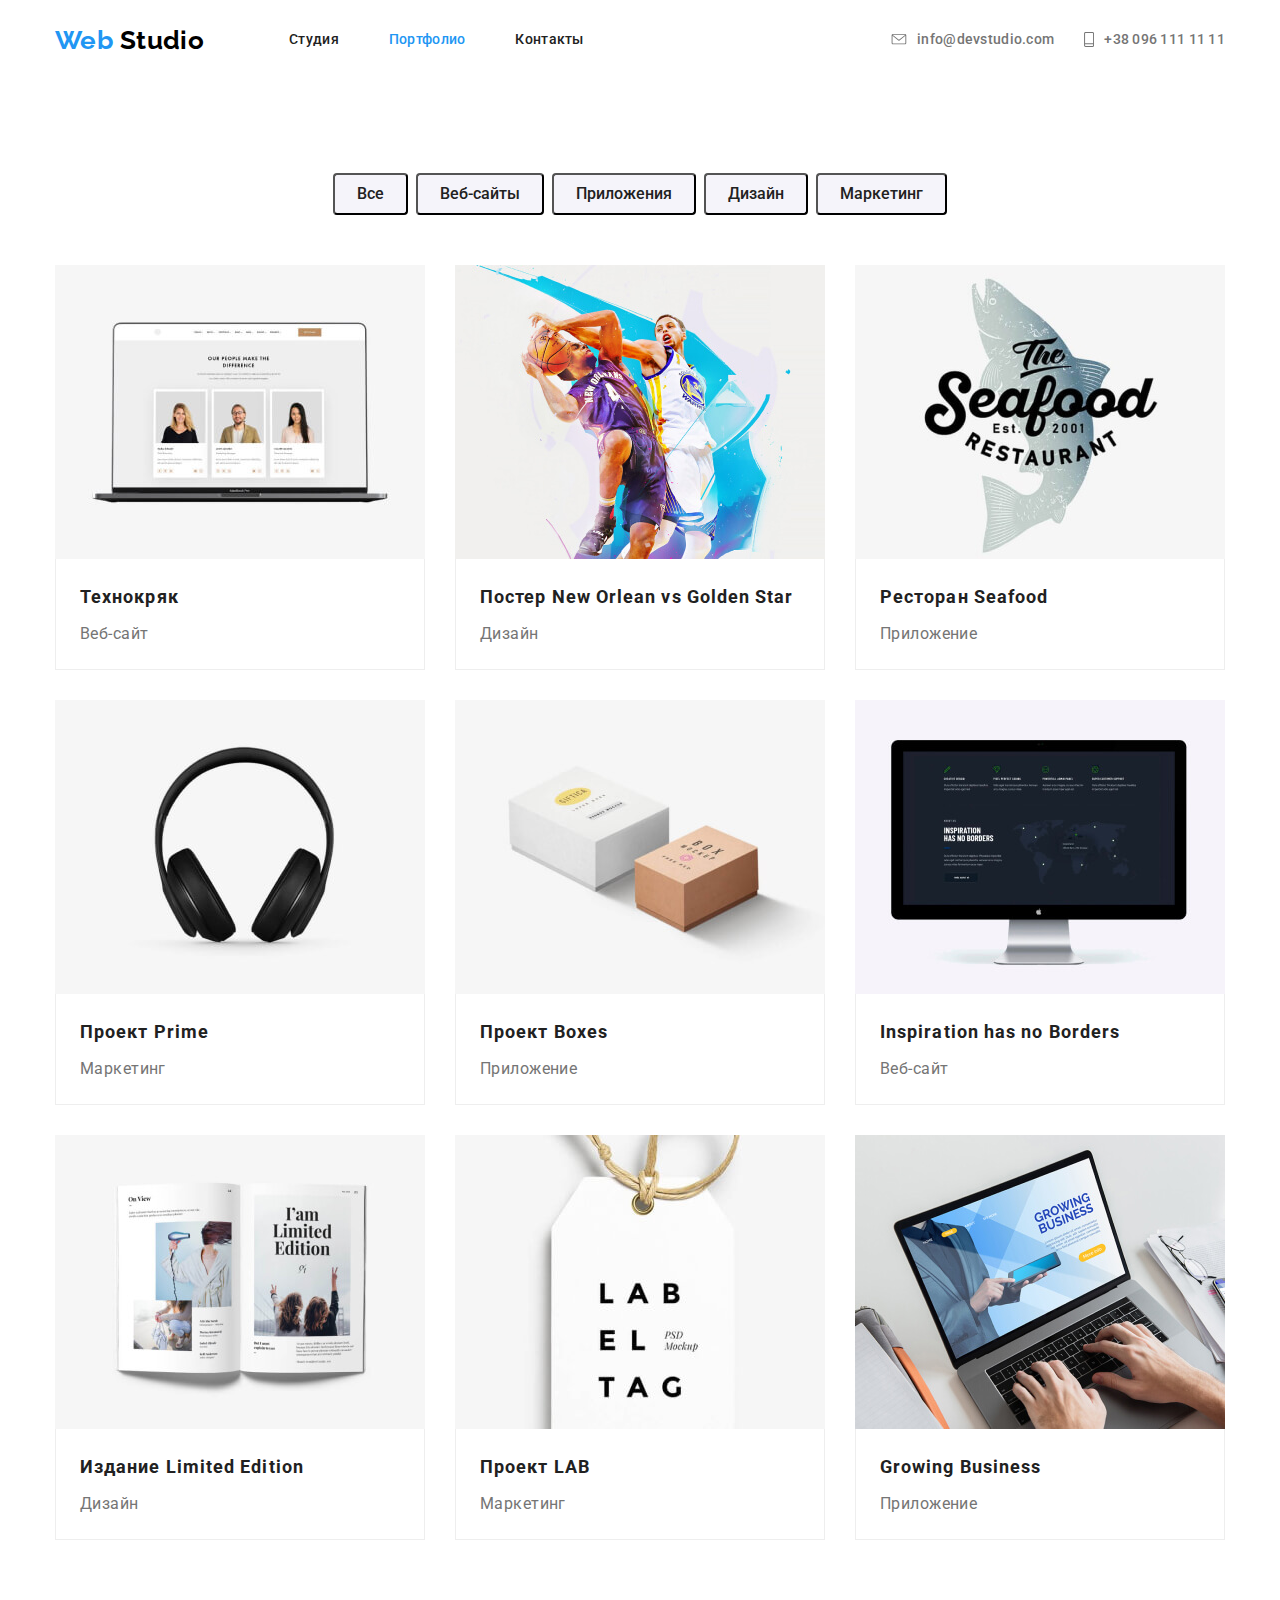
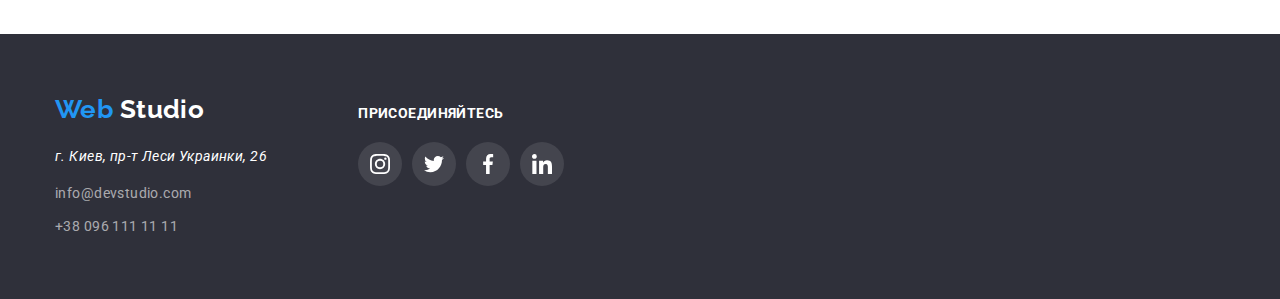
==== portfolio.html @ a38b72da "clone" ====
<!DOCTYPE html>
<html lang="ru">
  <head>
    <meta charset="UTF-8" />
    <meta name="viewport" content="width=device-width, initial-scale=1.0" />
    <title>Document</title>
    <link
      href="https://fonts.googleapis.com/css2?family=Raleway:wght@700&family=Roboto:wght@400;500;700;900&display=swap"
      rel="stylesheet"
    />
    <link rel="stylesheet" href="./css/modern-normalise.css" />
    <link rel="stylesheet" href="./css/styles.css" />
  </head>

  <body>
    <header class="header">
      <div class="container">
        <nav class="nav">
          <a class="logo link" href="./index.html"
            ><span class="logo-blue">Web</span> Studio</a
          >
          <ul class="nav-list list">
            <li class="nav-list-item">
              <a class="nav-link link" href="./index.html">Студия</a>
            </li>
            <li class="nav-list-item">
              <a class="nav-link link nav-current-link" href="">Портфолио</a>
            </li>

            <li class="nav-list-item">
              <a class="nav-link link" href="">Контакты</a>
            </li>
          </ul>
        </nav>
        <address class="adress">
          <a class="adress-link-header link" href="mailto:info@devstudio.com">
            <svg class="icon-nav" width="16" height="11">
              <use href="./images/sprite.svg#icon-letter"></use>
            </svg>
            info@devstudio.com</a
          >

          <a class="adress-link-header link" href="tel:+380961111111">
            <svg class="icon-nav" width="10" height="15">
              <use href="./images/sprite.svg#icon-cell-phone"></use>
            </svg>
            +38 096 111 11 11</a
          >
        </address>
      </div>
    </header>
    <main>
      <section class="gallery">
        <div class="container">
          <h2 hidden>Наши проэкты</h2>
          <ul class="filter-list list">
            <li class="filter-list-item">
              <button class="filter-button" type="button">Все</button>
            </li>
            <li class="filter-list-item">
              <button class="filter-button" type="button">Веб-сайты</button>
            </li>
            <li class="filter-list-item">
              <button class="filter-button" type="button">Приложения</button>
            </li>
            <li class="filter-list-item">
              <button class="filter-button" type="button">Дизайн</button>
            </li>
            <li class="filter-list-item">
              <button class="filter-button" type="button">Маркетинг</button>
            </li>
          </ul>

          <ul class="projects-list list">
            <li class="projects-list-item">
              <a class="projects-list-link link" href="">
                <img
                  class="projects-list-img"
                  src="./images/portfolio/techno.jpg"
                  alt="изображение на экране ноутбука"
                  width="370"
                  height="294"
                />
                <div class="projects-list-card">
                  <h3 class="projects-list-title">Технокряк</h3>
                  <p class="filter-list-descr">Веб-сайт</p>
                  <p class="projects-list-descr">
                    Технокряк это современная площадка распространения
                    коронавируса. Компании используют эту платформу для
                    цифрового шпионажа и атак на защищённые сервера конкурентов.
                  </p>
                </div>
              </a>
            </li>

            <li class="projects-list-item">
              <a class="projects-list-link link" href="">
                <img
                  class="projects-list-img"
                  src="./images/portfolio/new-orl-vs-gs.jpg"
                  alt="борьба за мяч между двумя баскетболистами"
                  width="370"
                  height="294"
                />
                <div class="projects-list-card">
                  <h3 class="projects-list-title">
                    Постер New Orlean vs Golden Star
                  </h3>
                  <p class="filter-list-descr">Дизайн</p>
                  <p class="projects-list-descr">
                    Технокряк это современная площадка распространения
                    коронавируса. Компании использ уют эту платформу для
                    цифрового шпионажа и атак на защищённые сервера конкурентов.
                  </p>
                </div>
              </a>
            </li>

            <li class="projects-list-item">
              <a class="projects-list-link link" href="">
                <img
                  class="projects-list-img"
                  src="./images/portfolio/seafood.jpg"
                  alt="эмблема ресторана морской еды"
                  width="370"
                  height="294"
                />
                <div class="projects-list-card">
                  <h3 class="projects-list-title">Ресторан Seafood</h3>
                  <p class="filter-list-descr">Приложение</p>
                  <p class="projects-list-descr">
                    Технокряк это современная площадка распространения
                    коронавируса. Компании используют эту платформу для
                    цифрового шпионажа и атак на защищённые сервера конкурентов.
                  </p>
                </div>
              </a>
            </li>
            <li class="projects-list-item">
              <a class="projects-list-link link" href="">
                <img
                  class="projects-list-img"
                  src="./images/portfolio/prime.jpg"
                  alt="наушники"
                  width="370"
                  height="294"
                />
                <div class="projects-list-card">
                  <h3 class="projects-list-title">Проект Prime</h3>
                  <p class="filter-list-descr">Маркетинг</p>
                  <p class="projects-list-descr">
                    Технокряк это современная площадка распространения
                    коронавируса. Компании используют эту платформу для
                    цифрового шпионажа и атак на защищённые сервера конкурентов.
                  </p>
                </div>
              </a>
            </li>
            <li class="projects-list-item">
              <a class="projects-list-link link" href="">
                <img
                  class="projects-list-img"
                  src="./images/portfolio/boxes.jpg"
                  alt="две коробки"
                  width="370"
                  height="294"
                />
                <div class="projects-list-card">
                  <h3 class="projects-list-title">Проект Boxes</h3>
                  <p class="filter-list-descr">Приложение</p>
                  <p class="projects-list-descr">
                    Технокряк это современная площадка распространения
                    коронавируса. Компании используют эту платформу для
                    цифрового шпионажа и атак на защищённые сервера конкурентов.
                  </p>
                </div>
              </a>
            </li>
            <li class="projects-list-item">
              <a class="projects-list-link link" href="">
                <img
                  class="projects-list-img"
                  src="./images/portfolio/inspiration.jpg"
                  alt="включенный монитор компании епл"
                  width="370"
                  height="294"
                />
                <div class="projects-list-card">
                  <h3 class="projects-list-title">
                    Inspiration has no Borders
                  </h3>
                  <p class="filter-list-descr">Веб-сайт</p>
                  <p class="projects-list-descr">
                    Технокряк это современная площадка распространения
                    коронавируса. Компании используют эту платформу для
                    цифрового шпионажа и атак на защищённые сервера конкурентов.
                  </p>
                </div>
              </a>
            </li>
            <li class="projects-list-item">
              <a class="projects-list-link link" href="">
                <img
                  class="projects-list-img"
                  src="./images/portfolio/lim-edition.jpg"
                  alt="открытый журнал"
                  width="370"
                  height="294"
                />
                <div class="projects-list-card">
                  <h3 class="projects-list-title">Издание Limited Edition</h3>
                  <p class="filter-list-descr">Дизайн</p>
                  <p class="projects-list-descr">
                    Технокряк это современная площадка распространения
                    коронавируса. Компании используют эту платформу для
                    цифрового шпионажа и атак на защищённые сервера конкурентов.
                  </p>
                </div>
              </a>
            </li>
            <li class="projects-list-item">
              <a class="projects-list-link link" href="">
                <img
                  class="projects-list-img"
                  src="./images/portfolio/lab.jpg"
                  alt="бирка"
                  width="370"
                  height="294"
                />
                <div class="projects-list-card">
                  <h3 class="projects-list-title">Проект LAB</h3>
                  <p class="filter-list-descr">Маркетинг</p>
                  <p class="projects-list-descr">
                    Технокряк это современная площадка распространения
                    коронавируса. Компании используют эту платформу для
                    цифрового шпионажа и атак на защищённые сервера конкурентов.
                  </p>
                </div>
              </a>
            </li>
            <li class="projects-list-item">
              <a class="projects-list-link link" href="">
                <img
                  class="projects-list-img"
                  src="./images/portfolio/grow-business.jpg"
                  alt="человек работает за ноутбуком"
                  width="370"
                  height="294"
                />
                <div class="projects-list-card">
                  <h3 class="projects-list-title">Growing Business</h3>
                  <p class="filter-list-descr">Приложение</p>
                  <p class="projects-list-descr">
                    Технокряк это современная площадка распространения
                    коронавируса. Компании используют эту платформу для
                    цифрового шпионажа и атак на защищённые сервера конкурентов.
                  </p>
                </div>
              </a>
            </li>
          </ul>
        </div>
      </section>
    </main>
    <footer class="footer">
      <div class="container">
        <div class="footer-link-list">
          <a class="logo white link" href="./index.html"
            ><span class="logo-blue">Web</span> Studio</a
          >
          <address class="footer-adress">
            <p class="adress-descr">г. Киев, пр-т Леси Украинки, 26</p>
            <a class="adress-link-footer link" href="mailto:info@devstudio.com"
              >info@devstudio.com</a
            >
            <a class="adress-link-footer link" href="tel:+380961111111"
              >+38 096 111 11 11</a
            >
          </address>
        </div>
        <div class="footer-social">
          <b class="join">присоединяйтесь</b>
          <ul class="footer-social-list list">
            <li class="social-list-item">
              <a
                class="social-list-link footer-social-link"
                href=""
                aria-label="инстаграм"
              >
                <svg
                  class="social-list-icon footer-social-icon"
                  width="20"
                  height="20"
                >
                  <use href="./images/sprite.svg#icon-instagram"></use>
                </svg>
                <!-- <img src="./images/instagram.svg" alt="инстаграм"
                                                /> -->
              </a>
            </li>
            <li class="social-list-item">
              <a
                class="social-list-link footer-social-link"
                href=""
                aria-label="твиттер"
              >
                <svg
                  class="social-list-icon footer-social-icon"
                  width="20"
                  height="20"
                >
                  <use href="./images/sprite.svg#icon-twitter"></use>
                </svg>
                <!-- <img src="./images/twitter.svg" alt="твиттер"
                                                /> -->
              </a>
            </li>
            <li class="social-list-item">
              <a
                class="social-list-link footer-social-link"
                href=""
                aria-label="фейсбук"
              >
                <svg
                  class="social-list-icon footer-social-icon"
                  width="20"
                  height="20"
                >
                  <use href="./images/sprite.svg#icon-facebook"></use>
                </svg>
                <!-- <img src="./images/facebook.svg" alt="фейсбук"
                                                /> -->
              </a>
            </li>
            <li class="social-list-item">
              <a
                class="social-list-link footer-social-link"
                href=""
                aria-label="линкедин"
              >
                <svg
                  class="social-list-icon footer-social-icon"
                  width="20"
                  height="20"
                >
                  <use href="./images/sprite.svg#icon-linkedin"></use>
                </svg>
                <!-- <img src="./images/linkedin.svg" alt="линкедин"
                                                /> -->
              </a>
            </li>
          </ul>
        </div>
      </div>
    </footer>
  </body>
</html>
---- css/modern-normalise.css ----
/**
 * Minified by jsDelivr using clean-css v4.2.1.
 * Original file: /npm/modern-normalize@0.7.0/modern-normalize.css
 *
 * Do NOT use SRI with dynamically generated files! More information: https://www.jsdelivr.com/using-sri-with-dynamic-files
 */
/*! modern-normalize v0.7.0 | MIT License | https://github.com/sindresorhus/modern-normalize */
*,
::after,
::before {
  box-sizing: border-box;
}
:root {
  -moz-tab-size: 4;
  tab-size: 4;
}
html {
  line-height: 1.15;
  -webkit-text-size-adjust: 100%;
}
body {
  margin: 0;
}
body {
  font-family: system-ui, -apple-system, 'Segoe UI', Roboto, Helvetica, Arial,
    sans-serif, 'Apple Color Emoji', 'Segoe UI Emoji';
}
hr {
  height: 0;
}
abbr[title] {
  text-decoration: underline dotted;
}
b,
strong {
  font-weight: bolder;
}
code,
kbd,
pre,
samp {
  font-family: ui-monospace, SFMono-Regular, Consolas, 'Liberation Mono', Menlo,
    monospace;
  font-size: 1em;
}
small {
  font-size: 80%;
}
sub,
sup {
  font-size: 75%;
  line-height: 0;
  position: relative;
  vertical-align: baseline;
}
sub {
  bottom: -0.25em;
}
sup {
  top: -0.5em;
}
button,
input,
optgroup,
select,
textarea {
  font-family: inherit;
  font-size: 100%;
  line-height: 1.15;
  margin: 0;
}
button,
select {
  text-transform: none;
}
[type='button'],
[type='reset'],
[type='submit'],
button {
  -webkit-appearance: button;
}
[type='button']::-moz-focus-inner,
[type='reset']::-moz-focus-inner,
[type='submit']::-moz-focus-inner,
button::-moz-focus-inner {
  border-style: none;
  padding: 0;
}
[type='button']:-moz-focusring,
[type='reset']:-moz-focusring,
[type='submit']:-moz-focusring,
button:-moz-focusring {
  outline: 1px dotted ButtonText;
}
legend {
  padding: 0;
}
progress {
  vertical-align: baseline;
}
[type='number']::-webkit-inner-spin-button,
[type='number']::-webkit-outer-spin-button {
  height: auto;
}
[type='search'] {
  -webkit-appearance: textfield;
  outline-offset: -2px;
}
[type='search']::-webkit-search-decoration {
  -webkit-appearance: none;
}
::-webkit-file-upload-button {
  -webkit-appearance: button;
  font: inherit;
}
summary {
  display: list-item;
}
/*# sourceMappingURL=/sm/0a4e15eb000f0e32ddfb11bba42f66d9fb4e63e8215c5affb010efa83866acc7.map */
---- css/styles.css ----
/* #212121 text  h + nav
#000000 text logo
#2196F3 accent 
#757575 tel p main
#FFFFFF background
rgba(255, 255, 255, 0.6); adress bottom


Raleway 700 font logo
Roboto 400,500,700,900 font main

font-family: 'Raleway', sans-serif; Logo
font-family: 'Roboto', sans-serif;
 */

:root {
  --main-text-color: #757575;
  --accent-color: #2196f3;
  --title-color: #212121;
  --dark-theme-text-color: #ffffff;
  --secondary-bg-color: #f5f4fa;

  --main-font: 'Roboto', sans-serif;
}
html {
  box-sizing: border-box;
}
*,
*::before,
*::after {
  box-sizing: inherit;
}

body {
  background-color: #ffffff;
  color: var(--main-text-color);
  font-family: var(--main-font);
  font-size: 14px;
  letter-spacing: 0.03em;
}

.link {
  text-decoration: none;
  font-style: normal;
}

.list {
  list-style: none;
  padding: 0px;
  margin: 0px;
}

img {
  display: block;
}
/*header, 
.hero,
.advantages,
.activities,
.team,
.clients,
.footer,
.gallery {
  background-color: tomato;
} */

/* .header {
  height: 80px;
} */

.container {
  width: 1200px;
  padding-left: 15px;
  padding-right: 15px;
  margin-left: auto;
  margin-right: auto;
}

.header > .container {
  display: flex;
  align-items: center;
}

.logo {
  display: block;
  font-family: 'Raleway', sans-serif;
  font-weight: 700;
  font-size: 26px;
  line-height: 1.19;
  /* identical to box height */
  color: #000000;

  margin-right: 85px;
}

.logo.white {
  /* identical to box height */
  color: #ffffff;

  margin-bottom: 20px;
}

.logo-blue {
  color: var(--accent-color);
}

.nav {
  display: flex;
  align-items: center;
}

.nav-list {
  display: flex;
  margin-top: 0px;
  margin-bottom: 0px;
}

.nav-list-item:not(:last-child) {
  margin-right: 50px;
}

.nav .nav-link {
  display: block;
  font-family: var(--main-font);
  font-weight: 500;
  line-height: 1.14;
  letter-spacing: 0.02em;
  color: var(--title-color);

  padding-bottom: 32px;
  padding-top: 32px;
}

.nav .nav-link:hover,
.nav .nav-link:focus {
  color: var(--accent-color);
}

.nav .nav-current-link {
  color: var(--accent-color);
}

.adress {
  display: flex;
  margin-left: auto;
}

.adress-link-header {
  /* display: block; */
  display: flex;
  align-items: center;

  font-weight: 500;
  line-height: 1.14;
  letter-spacing: 0.02em;
  color: var(--main-text-color);

  padding-top: 32px;
  padding-bottom: 32px;
}

.icon-nav {
  fill: #757575;
  margin-right: 10px;
}

.adress-link-header:not(:last-child) {
  margin-right: 30px;
}

.adress-link-header:hover,
.adress-link-header:focus {
  color: var(--accent-color);
}

.adress-link-header:hover > .icon-nav,
.adress-link-header:focus > .icon-nav {
  stroke: var(--accent-color);
  fill: var(--accent-color);
}

.adress-link-footer {
  display: block;
  line-height: 1.71;
  color: rgba(255, 255, 255, 0.6);
}
.adress-link-footer:hover,
.adress-link-footer:focus {
  color: var(--accent-color);
}

.hero {
  max-width: 1600px;

  background-color: #000f;
  background-image: linear-gradient(
      rgba(47, 48, 58, 0.8),
      rgba(47, 48, 58, 0.8)
    ),
    url(../images/header-img.jpg);
  background-repeat: no-repeat;
  background-position: center;
  background-size: cover;

  margin-left: auto;
  margin-right: auto;
}

.hero > .container {
  text-align: center;
  /* flex-wrap: wrap;
  justify-content: center; */
  padding-top: 200px;
  padding-bottom: 200px;
}

.hero-title {
  font-family: var(--main-font);
  font-weight: 900;
  font-size: 44px;
  line-height: 1.36;
  /* or 136% */
  text-align: center;
  letter-spacing: 0.06em;
  text-transform: uppercase;

  color: var(--dark-theme-text-color);

  margin-top: 0px;
  margin-bottom: 30px;
}

.hero-button {
  font-weight: 700;
  font-size: 16px;
  line-height: 1.86;
  /* identical to box height, or 187% */
  text-align: center;
  letter-spacing: 0.06em;
  color: var(--dark-theme-text-color);
  background-color: var(--accent-color);

  min-width: 200px;
  box-shadow: 0px 4px 4px rgba(0, 0, 0, 0.15);
  border-radius: 4px;

  padding-top: 10px;
  padding-bottom: 10px;
}

.hero-button:hover,
.hero-button:focus {
  background-color: #188ce8;
}

.advantages > .container {
  padding-top: 94px;
  padding-bottom: 47px;
}

.advantages-title {
  font-weight: 700;
  line-height: 1.14;
  text-transform: uppercase;
  color: var(--title-color);

  margin-top: 0px;
  margin-bottom: 10px;
}

.advantages-list {
  display: flex;
}

.advantages-list-item {
  width: 270px;
}

.advantages-list-img {
  width: 270px;
  height: 120px;

  background-color: var(--secondary-bg-color);
  border-radius: 4px;

  padding: 25px 100px;
  margin-bottom: 30px;
}

.advantages-list-item:not(:last-child),
.team-list-item:not(:last-child),
.activities-list-item:not(:last-child) {
  margin-right: 30px;
}

.advantages-description {
  line-height: 1.71;

  margin-top: 0;
  margin-bottom: 0;
}

.section {
  padding-top: 94px;
  padding-bottom: 94px;
}

.advantages.section {
  padding-bottom: 47px;
}

.activities.section {
  padding-top: 47px;
}

.activities-list {
  display: flex;
}

.activities-title,
.team-title,
.clients-title {
  font-weight: 700;
  font-size: 36px;
  line-height: 1.17;
  text-align: center;
  color: var(--title-color);

  margin-top: 0px;
  margin-bottom: 50px;
}

.activities-descr {
  font-weight: 700;
  line-height: 16px;
  text-align: center;
  text-transform: uppercase;
  color: var(--dark-theme-text-color);
  background-color: aqua;
  margin: 0;
}

.team {
  background-color: var(--secondary-bg-color);
}

.team-list-item {
  width: 270px;
  box-shadow: 0px 2px 1px rgba(0, 0, 0, 0.2), 0px 1px 1px rgba(0, 0, 0, 0.14),
    0px 1px 3px rgba(0, 0, 0, 0.12);
  border-radius: 0px 0px 4px 4px;
  background-color: #fff;

  padding-bottom: 24px;
}

.team-list {
  display: flex;
}

.team-list-img {
  margin-bottom: 30px;
}

.team-list-name {
  font-weight: 500;
  font-size: 16px;
  line-height: 1.19;
  /* identical to box height */
  text-align: center;
  color: var(--title-color);

  margin-top: 0px;
  margin-bottom: 10px;
}

.team-list-item-descr {
  font-size: 16px;
  line-height: 19px;
  /* identical to box height */
  text-align: center;
  color: var(--main-text-color);

  margin-top: 0px;
  margin-bottom: 16px;
}

.social-list {
  display: flex;
  justify-content: space-evenly;
}

.social-list-link {
  display: flex;
  width: 44px;
  height: 44px;
  border-radius: 50%;

  justify-content: center;
  align-items: center;
}

.social-list-link:hover {
  background-color: var(--accent-color);
}

.social-list-icon {
  fill: #afb1b8;
}

.social-list-link:hover > .social-list-icon,
.social-list-link:focus > .social-list-icon {
  fill: #fff;
}

.clients-title {
  margin-bottom: 50px;
}

.clients-list {
  display: flex;
  justify-content: space-between;
}

.clients-list-link {
  display: flex;
  width: 170px;
  height: 90px;
  border: 1px solid #afb1b8;
  border-radius: 4px;

  justify-content: center;
  align-items: center;
}

.clients-list-icon {
  fill: #afb1b8;
}

.clients-list-link:hover {
  border-color: var(--accent-color);
}

.clients-list-link:hover > .clients-list-icon,
.clients-list-link:focus > .clients-list-icon {
  fill: var(--accent-color);
}

.footer > .container {
  display: flex;
  align-items: baseline;
}

.footer {
  background-color: #2f303a;

  padding-top: 60px;
  padding-bottom: 60px;
}

.footer-link-list {
  margin-right: 69px;
}

.adress-link-footer:not(:last-child) {
  margin-bottom: 9px;
}

/* .footer-social {
 
} */

.footer-social-list {
  display: flex;
  justify-content: space-between;
  margin-top: 20px;
}

.social-list-item:not(:last-child) {
  margin-right: 10px;
}

.footer-social-link {
  background: rgba(255, 255, 255, 0.1);
}

.footer-social-icon {
  fill: #fff;
}

.adress-descr {
  line-height: 1.71;
  /* or 171% */
  color: var(--dark-theme-text-color);

  margin-top: 0;
  margin-bottom: 9;
}

.join {
  font-weight: 700;
  line-height: 1.14;
  text-transform: uppercase;
  color: var(--dark-theme-text-color);
}

.gallery > .container {
  padding-top: 93px;
  padding-bottom: 94px;
}

.filter-list {
  display: flex;
  justify-content: center;
  margin-bottom: 50px;
}

.filter-list-item:not(:last-child) {
  margin-right: 8px;
}

.filter-button {
  font-weight: 500;
  font-size: 16px;
  line-height: 1.62;
  /* identical to box height, or 162% */
  text-align: center;
  color: var(--title-color);
  background: var(--secondary-bg-color);
  border-radius: 4px;

  padding: 6px 22px;
}

.filter-button:hover,
.filter-button:focus {
  color: var(--dark-theme-text-color);
  background-color: var(--accent-color);
  box-shadow: 0px 2px 2px rgba(0, 0, 0, 0.12), 0px 1px 2px rgba(0, 0, 0, 0.08),
    0px 3px 1px rgba(0, 0, 0, 0.1);
  border-radius: 4px;
}

.projects-list {
  display: flex;
  flex-wrap: wrap;
}

.projects-list-item {
  display: block;
  width: 370px;
  margin-right: 30px;
  margin-bottom: 30px;
}

.projects-list-card {
  border-left: 1px solid #eeeeee;
  border-right: 1px solid #eeeeee;
  border-bottom: 1px solid #eeeeee;
}

.projects-list-item:nth-child(3n) {
  margin-right: 0;
}

.projects-list-item:nth-last-child(-n + 3) {
  margin-bottom: 0;
}

.projects-list-item:hover,
.projects-list-item:focus {
  box-shadow: 1px 4px 6px rgba(0, 0, 0, 0.16), 0px 4px 4px rgba(0, 0, 0, 0.06),
    0px 1px 1px rgba(0, 0, 0, 0.12);
}

.projects-list-img {
  display: block;
}

.projects-list-card {
  width: 370px;
  border-right: 1px solid #eeeeee;
  border-bottom: 1px solid #eeeeee;
  border-left: 1px solid #eeeeee;

  padding: 20px 24px;
}

.projects-list-title {
  font-weight: 700;
  font-size: 18px;
  line-height: 2;
  letter-spacing: 0.06em;
  color: var(--title-color);
  margin-top: 0;
  margin-bottom: 4px;
}

.filter-list-descr {
  font-size: 16px;
  line-height: 1.87;
  color: var(--main-text-color);

  margin-top: 0;
  margin-bottom: 0;
}

.projects-list-descr {
  font-size: 18px;
  line-height: 1.56;
  /* or 156% */
  color: var(--main-text-color);

  display: none;
}
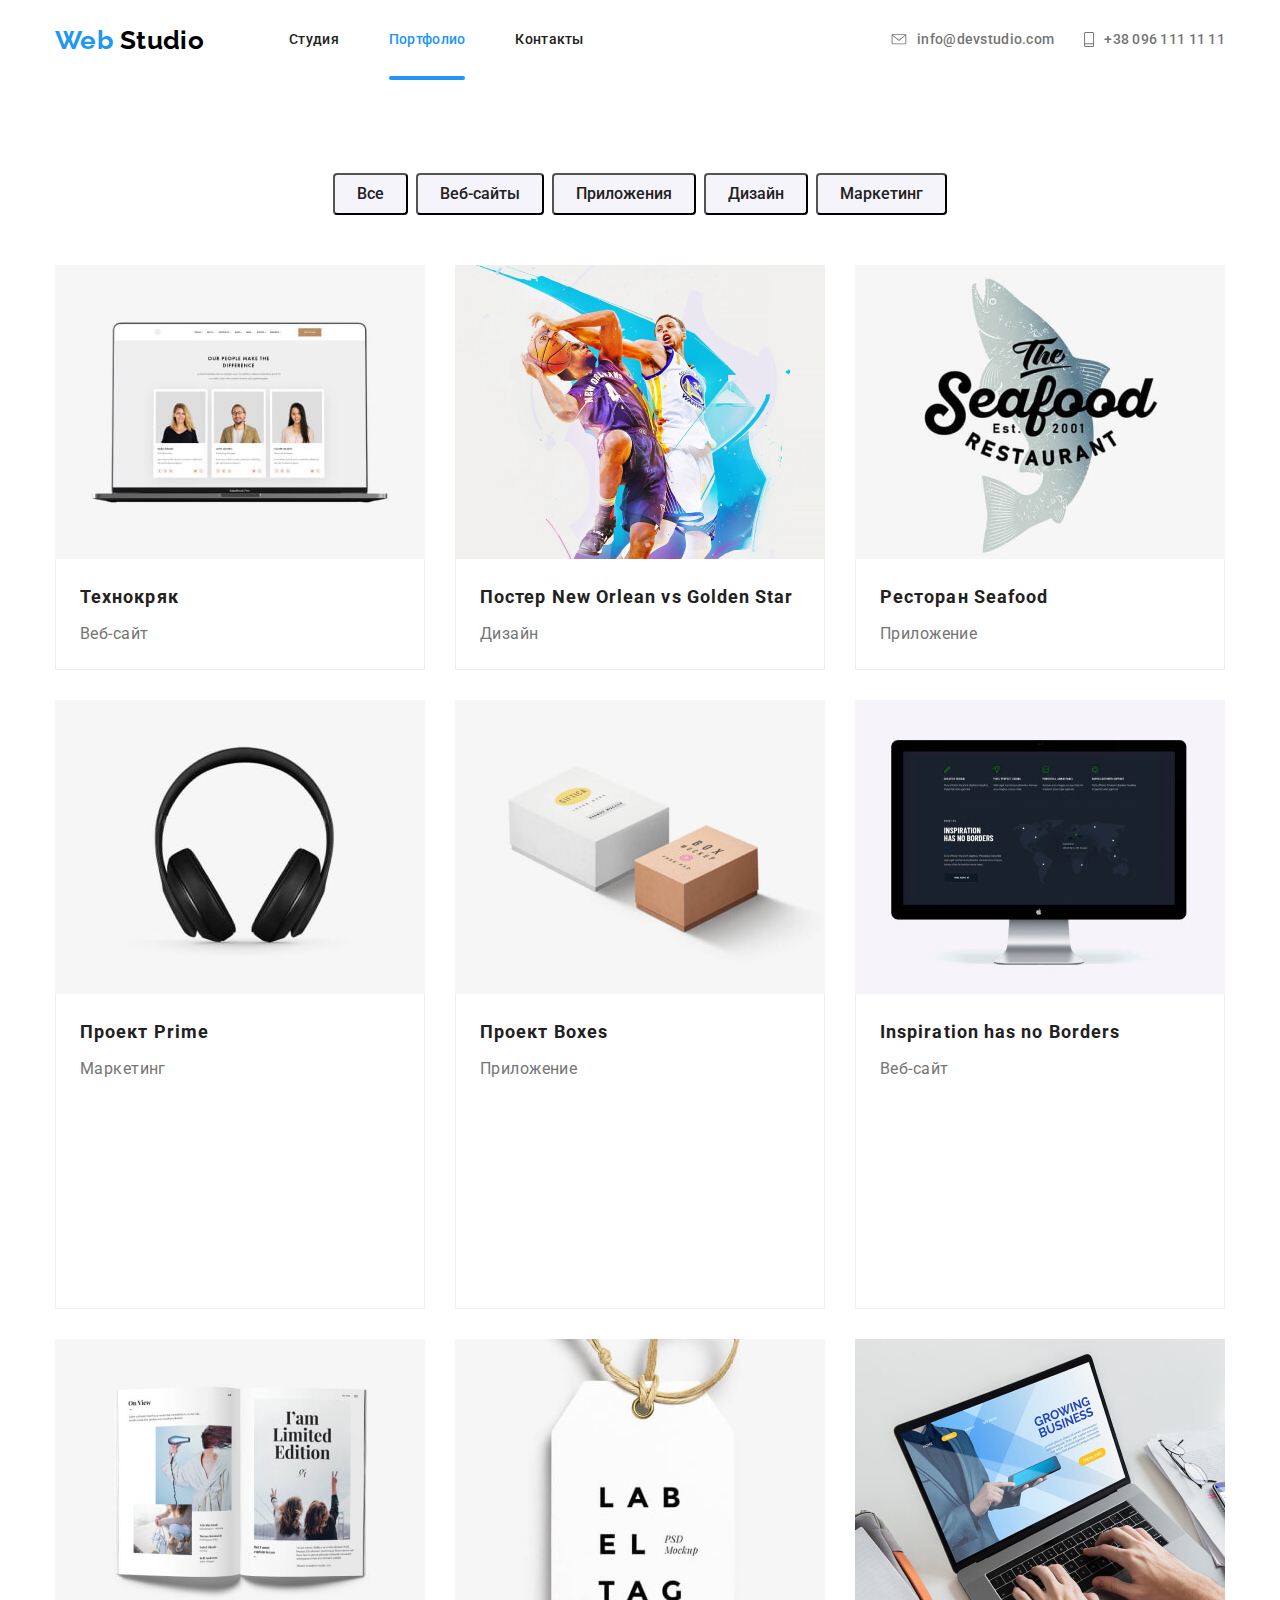
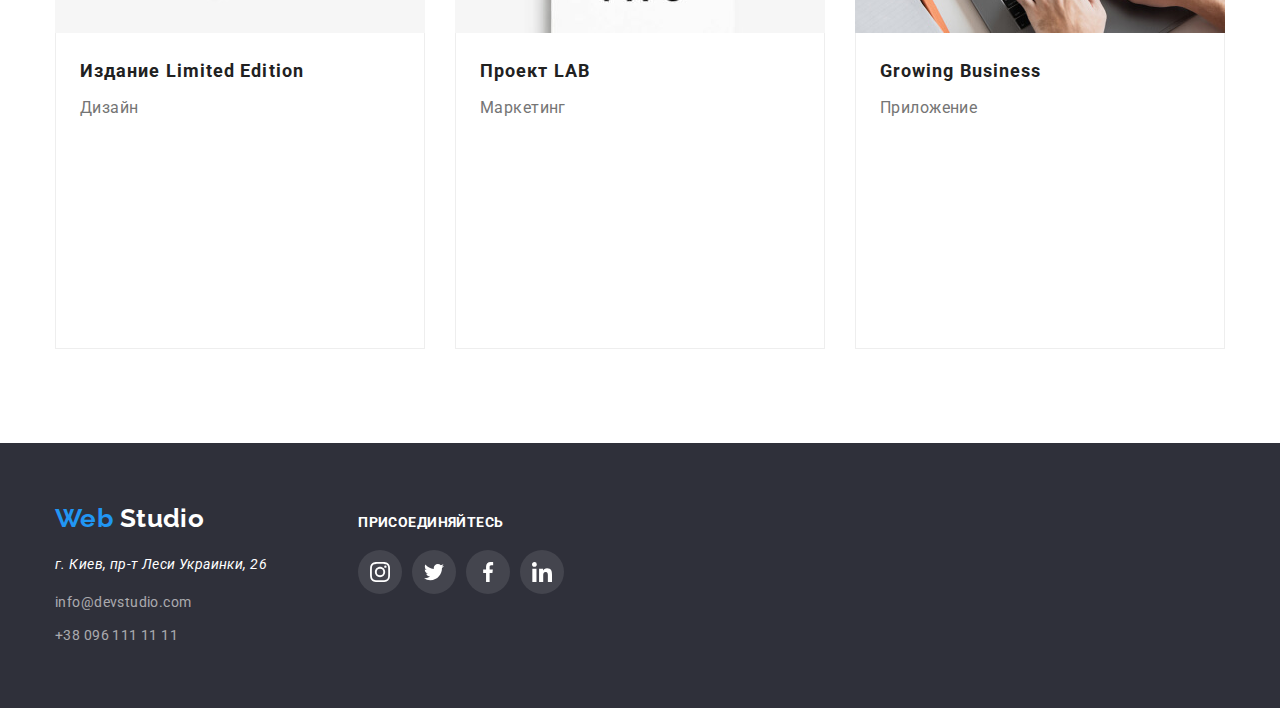
==== commit d9eb9d98: "overlay-not-finished" ====
--- a/portfolio.html
+++ b/portfolio.html
@@ -74,65 +74,80 @@
           <ul class="projects-list list">
             <li class="projects-list-item">
               <a class="projects-list-link link" href="">
-                <img
-                  class="projects-list-img"
-                  src="./images/portfolio/techno.jpg"
-                  alt="изображение на экране ноутбука"
-                  width="370"
-                  height="294"
-                />
+                <div class="projects-list-wraper">
+                  <img
+                    class="projects-list-img"
+                    src="./images/portfolio/techno.jpg"
+                    alt="изображение на экране ноутбука"
+                    width="370"
+                    height="294"
+                  />
+                  <div class="projects-list-descr-wraper">
+                    <p class="projects-list-descr">
+                      Технокряк это современная площадка распространения
+                      коронавируса. Компании используют эту платформу для
+                      цифрового шпионажа и атак на защищённые сервера
+                      конкурентов.
+                    </p>
+                  </div>
+                </div>
                 <div class="projects-list-card">
                   <h3 class="projects-list-title">Технокряк</h3>
                   <p class="filter-list-descr">Веб-сайт</p>
-                  <p class="projects-list-descr">
-                    Технокряк это современная площадка распространения
-                    коронавируса. Компании используют эту платформу для
-                    цифрового шпионажа и атак на защищённые сервера конкурентов.
-                  </p>
-                </div>
-              </a>
-            </li>
-
-            <li class="projects-list-item">
-              <a class="projects-list-link link" href="">
-                <img
-                  class="projects-list-img"
-                  src="./images/portfolio/new-orl-vs-gs.jpg"
-                  alt="борьба за мяч между двумя баскетболистами"
-                  width="370"
-                  height="294"
-                />
+                </div>
+              </a>
+            </li>
+
+            <li class="projects-list-item">
+              <a class="projects-list-link link" href="">
+                <div class="projects-list-wraper">
+                  <img
+                    class="projects-list-img"
+                    src="./images/portfolio/new-orl-vs-gs.jpg"
+                    alt="борьба за мяч между двумя баскетболистами"
+                    width="370"
+                    height="294"
+                  />
+                  <div class="projects-list-descr-wraper">
+                    <p class="projects-list-descr">
+                      Технокряк это современная площадка распространения
+                      коронавируса. Компании использ уют эту платформу для
+                      цифрового шпионажа и атак на защищённые сервера
+                      конкурентов.
+                    </p>
+                  </div>
+                </div>
                 <div class="projects-list-card">
                   <h3 class="projects-list-title">
                     Постер New Orlean vs Golden Star
                   </h3>
                   <p class="filter-list-descr">Дизайн</p>
-                  <p class="projects-list-descr">
-                    Технокряк это современная площадка распространения
-                    коронавируса. Компании использ уют эту платформу для
-                    цифрового шпионажа и атак на защищённые сервера конкурентов.
-                  </p>
-                </div>
-              </a>
-            </li>
-
-            <li class="projects-list-item">
-              <a class="projects-list-link link" href="">
-                <img
-                  class="projects-list-img"
-                  src="./images/portfolio/seafood.jpg"
-                  alt="эмблема ресторана морской еды"
-                  width="370"
-                  height="294"
-                />
+                </div>
+              </a>
+            </li>
+
+            <li class="projects-list-item">
+              <a class="projects-list-link link" href="">
+                <div class="projects-list-wraper">
+                  <img
+                    class="projects-list-img"
+                    src="./images/portfolio/seafood.jpg"
+                    alt="эмблема ресторана морской еды"
+                    width="370"
+                    height="294"
+                  />
+                  <div class="projects-list-descr-wraper">
+                    <p class="projects-list-descr">
+                      Технокряк это современная площадка распространения
+                      коронавируса. Компании используют эту платформу для
+                      цифрового шпионажа и атак на защищённые сервера
+                      конкурентов.
+                    </p>
+                  </div>
+                </div>
                 <div class="projects-list-card">
                   <h3 class="projects-list-title">Ресторан Seafood</h3>
                   <p class="filter-list-descr">Приложение</p>
-                  <p class="projects-list-descr">
-                    Технокряк это современная площадка распространения
-                    коронавируса. Компании используют эту платформу для
-                    цифрового шпионажа и атак на защищённые сервера конкурентов.
-                  </p>
                 </div>
               </a>
             </li>
--- a/css/styles.css
+++ b/css/styles.css
@@ -129,6 +129,8 @@
 
   padding-bottom: 32px;
   padding-top: 32px;
+
+  transition: color 250ms cubic-bezier(0.4, 0, 0.2, 1);
 }
 
 .nav .nav-link:hover,
@@ -137,7 +139,20 @@
 }
 
 .nav .nav-current-link {
+  position: relative;
   color: var(--accent-color);
+}
+
+.nav-current-link::after {
+  content: '';
+  position: absolute;
+  display: block;
+  width: 100%;
+  height: 4px;
+  background-color: var(--accent-color);
+  border-radius: 2px;
+  left: 0;
+  bottom: 0;
 }
 
 .adress {
@@ -155,6 +170,8 @@
   letter-spacing: 0.02em;
   color: var(--main-text-color);
 
+  transition: color 250ms cubic-bezier(0.4, 0, 0.2, 1);
+
   padding-top: 32px;
   padding-bottom: 32px;
 }
@@ -162,6 +179,8 @@
 .icon-nav {
   fill: #757575;
   margin-right: 10px;
+
+  transition: fill 250ms cubic-bezier(0.4, 0, 0.2, 1);
 }
 
 .adress-link-header:not(:last-child) {
@@ -175,7 +194,6 @@
 
 .adress-link-header:hover > .icon-nav,
 .adress-link-header:focus > .icon-nav {
-  stroke: var(--accent-color);
   fill: var(--accent-color);
 }
 
@@ -183,6 +201,8 @@
   display: block;
   line-height: 1.71;
   color: rgba(255, 255, 255, 0.6);
+
+  transition: color 250ms cubic-bezier(0.4, 0, 0.2, 1);
 }
 .adress-link-footer:hover,
 .adress-link-footer:focus {
@@ -244,6 +264,8 @@
   box-shadow: 0px 4px 4px rgba(0, 0, 0, 0.15);
   border-radius: 4px;
 
+  transition: background-color 250ms cubic-bezier(0.4, 0, 0.2, 1);
+
   padding-top: 10px;
   padding-bottom: 10px;
 }
@@ -336,8 +358,32 @@
   text-align: center;
   text-transform: uppercase;
   color: var(--dark-theme-text-color);
-  background-color: aqua;
+
   margin: 0;
+
+  /* padding-top: 27px;
+  padding-bottom: 27px;
+  padding-right: 82px;
+  padding-left: 82px; */
+}
+
+.activities-descr-item {
+  position: relative;
+}
+
+.activities-descr-wraper {
+  display: flex;
+  align-items: center;
+  justify-content: center;
+  width: 370px;
+  height: 70px;
+  position: absolute;
+  left: 0;
+  bottom: 0;
+  background-image: linear-gradient(
+    rgba(47, 48, 58, 0.8),
+    rgba(47, 48, 58, 0.8)
+  );
 }
 
 .team {
@@ -396,6 +442,8 @@
   height: 44px;
   border-radius: 50%;
 
+  transition: background-color 250ms cubic-bezier(0.4, 0, 0.2, 1);
+
   justify-content: center;
   align-items: center;
 }
@@ -406,6 +454,8 @@
 
 .social-list-icon {
   fill: #afb1b8;
+
+  transition: fill 250ms cubic-bezier(0.4, 0, 0.2, 1);
 }
 
 .social-list-link:hover > .social-list-icon,
@@ -429,12 +479,16 @@
   border: 1px solid #afb1b8;
   border-radius: 4px;
 
+  transition: border-color 250ms cubic-bezier(0.4, 0, 0.2, 1);
+
   justify-content: center;
   align-items: center;
 }
 
 .clients-list-icon {
   fill: #afb1b8;
+
+  transition: fill 250ms cubic-bezier(0.4, 0, 0.2, 1);
 }
 
 .clients-list-link:hover {
@@ -481,7 +535,7 @@
 }
 
 .footer-social-link {
-  background: rgba(255, 255, 255, 0.1);
+  background-color: rgba(255, 255, 255, 0.1);
 }
 
 .footer-social-icon {
@@ -526,8 +580,12 @@
   /* identical to box height, or 162% */
   text-align: center;
   color: var(--title-color);
-  background: var(--secondary-bg-color);
+  background-color: var(--secondary-bg-color);
   border-radius: 4px;
+
+  transition: background-color 250ms cubic-bezier(0.4, 0, 0.2, 1),
+    box-shadow 250ms cubic-bezier(0.4, 0, 0.2, 1),
+    color 250ms cubic-bezier(0.4, 0, 0.2, 1);
 
   padding: 6px 22px;
 }
@@ -551,6 +609,8 @@
   width: 370px;
   margin-right: 30px;
   margin-bottom: 30px;
+
+  transition: box-shadow 250ms cubic-bezier(0.4, 0, 0.2, 1);
 }
 
 .projects-list-card {
@@ -605,11 +665,48 @@
   margin-bottom: 0;
 }
 
+.projects-list-wraper {
+  position: relative;
+  overflow: hidden;
+  /* transform: translateY(0%); */
+}
+
 .projects-list-descr {
   font-size: 18px;
   line-height: 1.56;
   /* or 156% */
-  color: var(--main-text-color);
-
-  display: none;
-}
+  color: #ffffff;
+}
+
+.projects-list-descr-wraper {
+  position: absolute;
+  width: 100%;
+
+  padding-top: 63px;
+  padding-bottom: 63px;
+  padding-right: 24px;
+  padding-left: 24px;
+}
+
+.projects-list-link:hover .projects-list-descr-wraper,
+.projects-list-link:focus .projects-list-descr-wraper {
+  transform: translateY(-100%);
+  /* animation: textY 500ms cubic-bezier(0.4, 0, 0.2, 1); */
+  background-image: linear-gradient(
+    rgba(33, 150, 243, 0.9),
+    rgba(33, 150, 243, 0.9)
+  );
+
+  transition: transform 250ms cubic-bezier(0.4, 0, 0.2, 1);
+}
+
+/* cubic-bezier(0.4, 0, 0.2, 1) */
+
+/* @keyframes textY {
+  0% {
+    transform: translateY(0);
+  }
+  100% {
+    transform: translateY(-100%);
+  }
+} */
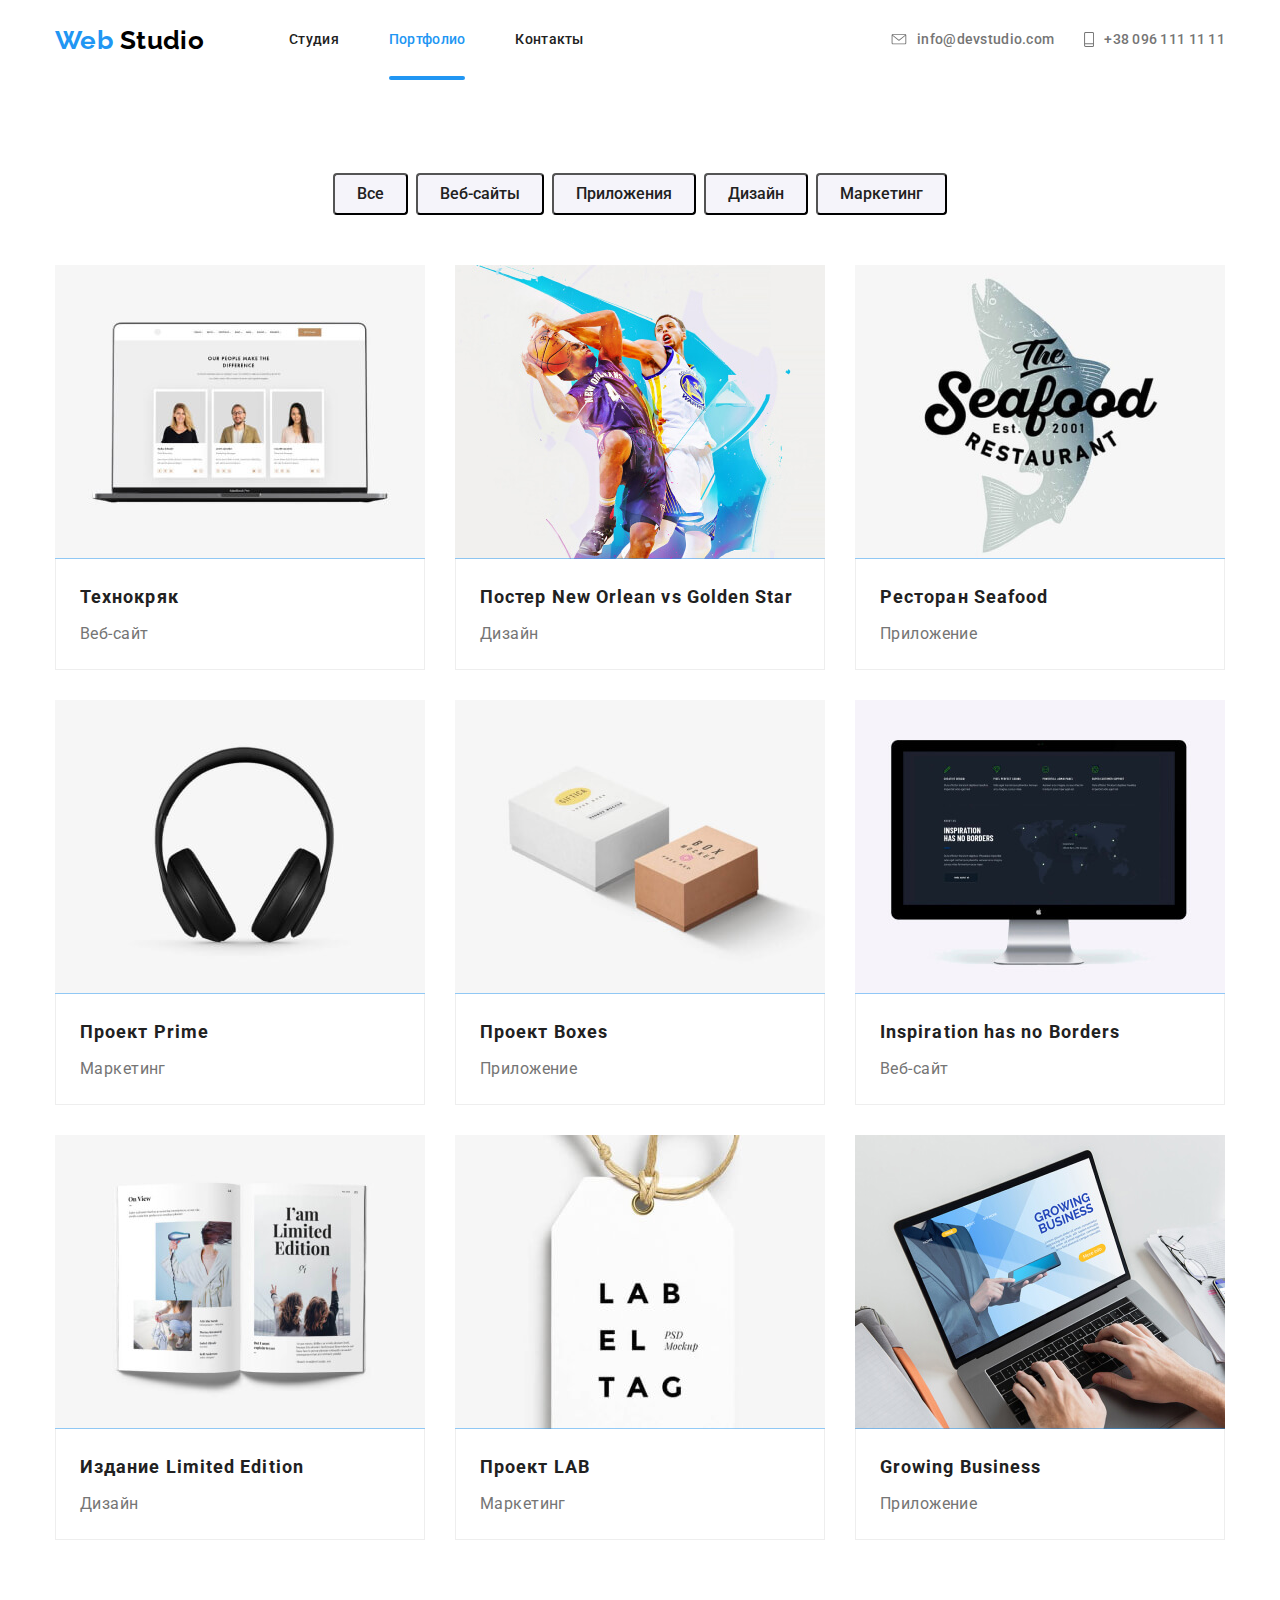
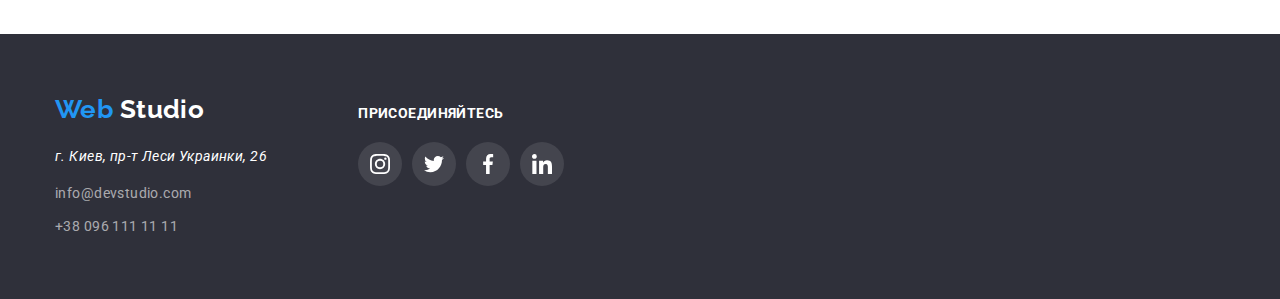
==== commit 54727779: "portfolio-finished" ====
--- a/portfolio.html
+++ b/portfolio.html
@@ -82,14 +82,12 @@
                     width="370"
                     height="294"
                   />
-                  <div class="projects-list-descr-wraper">
-                    <p class="projects-list-descr">
-                      Технокряк это современная площадка распространения
-                      коронавируса. Компании используют эту платформу для
-                      цифрового шпионажа и атак на защищённые сервера
-                      конкурентов.
-                    </p>
-                  </div>
+
+                  <p class="projects-list-descr">
+                    Технокряк это современная площадка распространения
+                    коронавируса. Компании используют эту платформу для
+                    цифрового шпионажа и атак на защищённые сервера конкурентов.
+                  </p>
                 </div>
                 <div class="projects-list-card">
                   <h3 class="projects-list-title">Технокряк</h3>
@@ -108,14 +106,11 @@
                     width="370"
                     height="294"
                   />
-                  <div class="projects-list-descr-wraper">
-                    <p class="projects-list-descr">
-                      Технокряк это современная площадка распространения
-                      коронавируса. Компании использ уют эту платформу для
-                      цифрового шпионажа и атак на защищённые сервера
-                      конкурентов.
-                    </p>
-                  </div>
+                  <p class="projects-list-descr">
+                    Технокряк это современная площадка распространения
+                    коронавируса. Компании используют эту платформу для
+                    цифрового шпионажа и атак на защищённые сервера конкурентов.
+                  </p>
                 </div>
                 <div class="projects-list-card">
                   <h3 class="projects-list-title">
@@ -136,14 +131,12 @@
                     width="370"
                     height="294"
                   />
-                  <div class="projects-list-descr-wraper">
-                    <p class="projects-list-descr">
-                      Технокряк это современная площадка распространения
-                      коронавируса. Компании используют эту платформу для
-                      цифрового шпионажа и атак на защищённые сервера
-                      конкурентов.
-                    </p>
-                  </div>
+
+                  <p class="projects-list-descr">
+                    Технокряк это современная площадка распространения
+                    коронавируса. Компании используют эту платформу для
+                    цифрового шпионажа и атак на защищённые сервера конкурентов.
+                  </p>
                 </div>
                 <div class="projects-list-card">
                   <h3 class="projects-list-title">Ресторан Seafood</h3>
@@ -153,123 +146,135 @@
             </li>
             <li class="projects-list-item">
               <a class="projects-list-link link" href="">
-                <img
-                  class="projects-list-img"
-                  src="./images/portfolio/prime.jpg"
-                  alt="наушники"
-                  width="370"
-                  height="294"
-                />
+                <div class="projects-list-wraper">
+                  <img
+                    class="projects-list-img"
+                    src="./images/portfolio/prime.jpg"
+                    alt="наушники"
+                    width="370"
+                    height="294"
+                  />
+                  <p class="projects-list-descr">
+                    Технокряк это современная площадка распространения
+                    коронавируса. Компании используют эту платформу для
+                    цифрового шпионажа и атак на защищённые сервера конкурентов.
+                  </p>
+                </div>
                 <div class="projects-list-card">
                   <h3 class="projects-list-title">Проект Prime</h3>
                   <p class="filter-list-descr">Маркетинг</p>
-                  <p class="projects-list-descr">
-                    Технокряк это современная площадка распространения
-                    коронавируса. Компании используют эту платформу для
-                    цифрового шпионажа и атак на защищённые сервера конкурентов.
-                  </p>
-                </div>
-              </a>
-            </li>
-            <li class="projects-list-item">
-              <a class="projects-list-link link" href="">
-                <img
-                  class="projects-list-img"
-                  src="./images/portfolio/boxes.jpg"
-                  alt="две коробки"
-                  width="370"
-                  height="294"
-                />
+                </div>
+              </a>
+            </li>
+            <li class="projects-list-item">
+              <a class="projects-list-link link" href="">
+                <div class="projects-list-wraper">
+                  <img
+                    class="projects-list-img"
+                    src="./images/portfolio/boxes.jpg"
+                    alt="две коробки"
+                    width="370"
+                    height="294"
+                  />
+                  <p class="projects-list-descr">
+                    Технокряк это современная площадка распространения
+                    коронавируса. Компании используют эту платформу для
+                    цифрового шпионажа и атак на защищённые сервера конкурентов.
+                  </p>
+                </div>
                 <div class="projects-list-card">
                   <h3 class="projects-list-title">Проект Boxes</h3>
                   <p class="filter-list-descr">Приложение</p>
-                  <p class="projects-list-descr">
-                    Технокряк это современная площадка распространения
-                    коронавируса. Компании используют эту платформу для
-                    цифрового шпионажа и атак на защищённые сервера конкурентов.
-                  </p>
-                </div>
-              </a>
-            </li>
-            <li class="projects-list-item">
-              <a class="projects-list-link link" href="">
-                <img
-                  class="projects-list-img"
-                  src="./images/portfolio/inspiration.jpg"
-                  alt="включенный монитор компании епл"
-                  width="370"
-                  height="294"
-                />
+                </div>
+              </a>
+            </li>
+            <li class="projects-list-item">
+              <a class="projects-list-link link" href="">
+                <div class="projects-list-wraper">
+                  <img
+                    class="projects-list-img"
+                    src="./images/portfolio/inspiration.jpg"
+                    alt="включенный монитор компании епл"
+                    width="370"
+                    height="294"
+                  />
+                  <p class="projects-list-descr">
+                    Технокряк это современная площадка распространения
+                    коронавируса. Компании используют эту платформу для
+                    цифрового шпионажа и атак на защищённые сервера конкурентов.
+                  </p>
+                </div>
                 <div class="projects-list-card">
                   <h3 class="projects-list-title">
                     Inspiration has no Borders
                   </h3>
                   <p class="filter-list-descr">Веб-сайт</p>
-                  <p class="projects-list-descr">
-                    Технокряк это современная площадка распространения
-                    коронавируса. Компании используют эту платформу для
-                    цифрового шпионажа и атак на защищённые сервера конкурентов.
-                  </p>
-                </div>
-              </a>
-            </li>
-            <li class="projects-list-item">
-              <a class="projects-list-link link" href="">
-                <img
-                  class="projects-list-img"
-                  src="./images/portfolio/lim-edition.jpg"
-                  alt="открытый журнал"
-                  width="370"
-                  height="294"
-                />
+                </div>
+              </a>
+            </li>
+            <li class="projects-list-item">
+              <a class="projects-list-link link" href="">
+                <div class="projects-list-wraper">
+                  <img
+                    class="projects-list-img"
+                    src="./images/portfolio/lim-edition.jpg"
+                    alt="открытый журнал"
+                    width="370"
+                    height="294"
+                  />
+                  <p class="projects-list-descr">
+                    Технокряк это современная площадка распространения
+                    коронавируса. Компании используют эту платформу для
+                    цифрового шпионажа и атак на защищённые сервера конкурентов.
+                  </p>
+                </div>
                 <div class="projects-list-card">
                   <h3 class="projects-list-title">Издание Limited Edition</h3>
                   <p class="filter-list-descr">Дизайн</p>
-                  <p class="projects-list-descr">
-                    Технокряк это современная площадка распространения
-                    коронавируса. Компании используют эту платформу для
-                    цифрового шпионажа и атак на защищённые сервера конкурентов.
-                  </p>
-                </div>
-              </a>
-            </li>
-            <li class="projects-list-item">
-              <a class="projects-list-link link" href="">
-                <img
-                  class="projects-list-img"
-                  src="./images/portfolio/lab.jpg"
-                  alt="бирка"
-                  width="370"
-                  height="294"
-                />
+                </div>
+              </a>
+            </li>
+            <li class="projects-list-item">
+              <a class="projects-list-link link" href="">
+                <div class="projects-list-wraper">
+                  <img
+                    class="projects-list-img"
+                    src="./images/portfolio/lab.jpg"
+                    alt="бирка"
+                    width="370"
+                    height="294"
+                  />
+                  <p class="projects-list-descr">
+                    Технокряк это современная площадка распространения
+                    коронавируса. Компании используют эту платформу для
+                    цифрового шпионажа и атак на защищённые сервера конкурентов.
+                  </p>
+                </div>
                 <div class="projects-list-card">
                   <h3 class="projects-list-title">Проект LAB</h3>
                   <p class="filter-list-descr">Маркетинг</p>
-                  <p class="projects-list-descr">
-                    Технокряк это современная площадка распространения
-                    коронавируса. Компании используют эту платформу для
-                    цифрового шпионажа и атак на защищённые сервера конкурентов.
-                  </p>
-                </div>
-              </a>
-            </li>
-            <li class="projects-list-item">
-              <a class="projects-list-link link" href="">
-                <img
-                  class="projects-list-img"
-                  src="./images/portfolio/grow-business.jpg"
-                  alt="человек работает за ноутбуком"
-                  width="370"
-                  height="294"
-                />
+                </div>
+              </a>
+            </li>
+            <li class="projects-list-item">
+              <a class="projects-list-link link" href="">
+                <div class="projects-list-wraper">
+                  <img
+                    class="projects-list-img"
+                    src="./images/portfolio/grow-business.jpg"
+                    alt="человек работает за ноутбуком"
+                    width="370"
+                    height="294"
+                  />
+                  <p class="projects-list-descr">
+                    Технокряк это современная площадка распространения
+                    коронавируса. Компании используют эту платформу для
+                    цифрового шпионажа и атак на защищённые сервера конкурентов.
+                  </p>
+                </div>
                 <div class="projects-list-card">
                   <h3 class="projects-list-title">Growing Business</h3>
                   <p class="filter-list-descr">Приложение</p>
-                  <p class="projects-list-descr">
-                    Технокряк это современная площадка распространения
-                    коронавируса. Компании используют эту платформу для
-                    цифрового шпионажа и атак на защищённые сервера конкурентов.
-                  </p>
                 </div>
               </a>
             </li>
--- a/css/styles.css
+++ b/css/styles.css
@@ -676,11 +676,22 @@
   line-height: 1.56;
   /* or 156% */
   color: #ffffff;
-}
-
-.projects-list-descr-wraper {
+  margin: 0;
+}
+
+.projects-list-descr {
   position: absolute;
   width: 100%;
+  bottom: 0;
+  left: 0;
+
+  background-image: linear-gradient(
+    rgba(33, 150, 243, 0.9),
+    rgba(33, 150, 243, 0.9)
+  );
+  transform: translateY(100%);
+
+  transition: transform 250ms cubic-bezier(0.4, 0, 0.2, 1);
 
   padding-top: 63px;
   padding-bottom: 63px;
@@ -688,16 +699,10 @@
   padding-left: 24px;
 }
 
-.projects-list-link:hover .projects-list-descr-wraper,
-.projects-list-link:focus .projects-list-descr-wraper {
-  transform: translateY(-100%);
+.projects-list-link:hover .projects-list-descr,
+.projects-list-link:focus .projects-list-descr {
+  transform: translateY(0%);
   /* animation: textY 500ms cubic-bezier(0.4, 0, 0.2, 1); */
-  background-image: linear-gradient(
-    rgba(33, 150, 243, 0.9),
-    rgba(33, 150, 243, 0.9)
-  );
-
-  transition: transform 250ms cubic-bezier(0.4, 0, 0.2, 1);
 }
 
 /* cubic-bezier(0.4, 0, 0.2, 1) */
